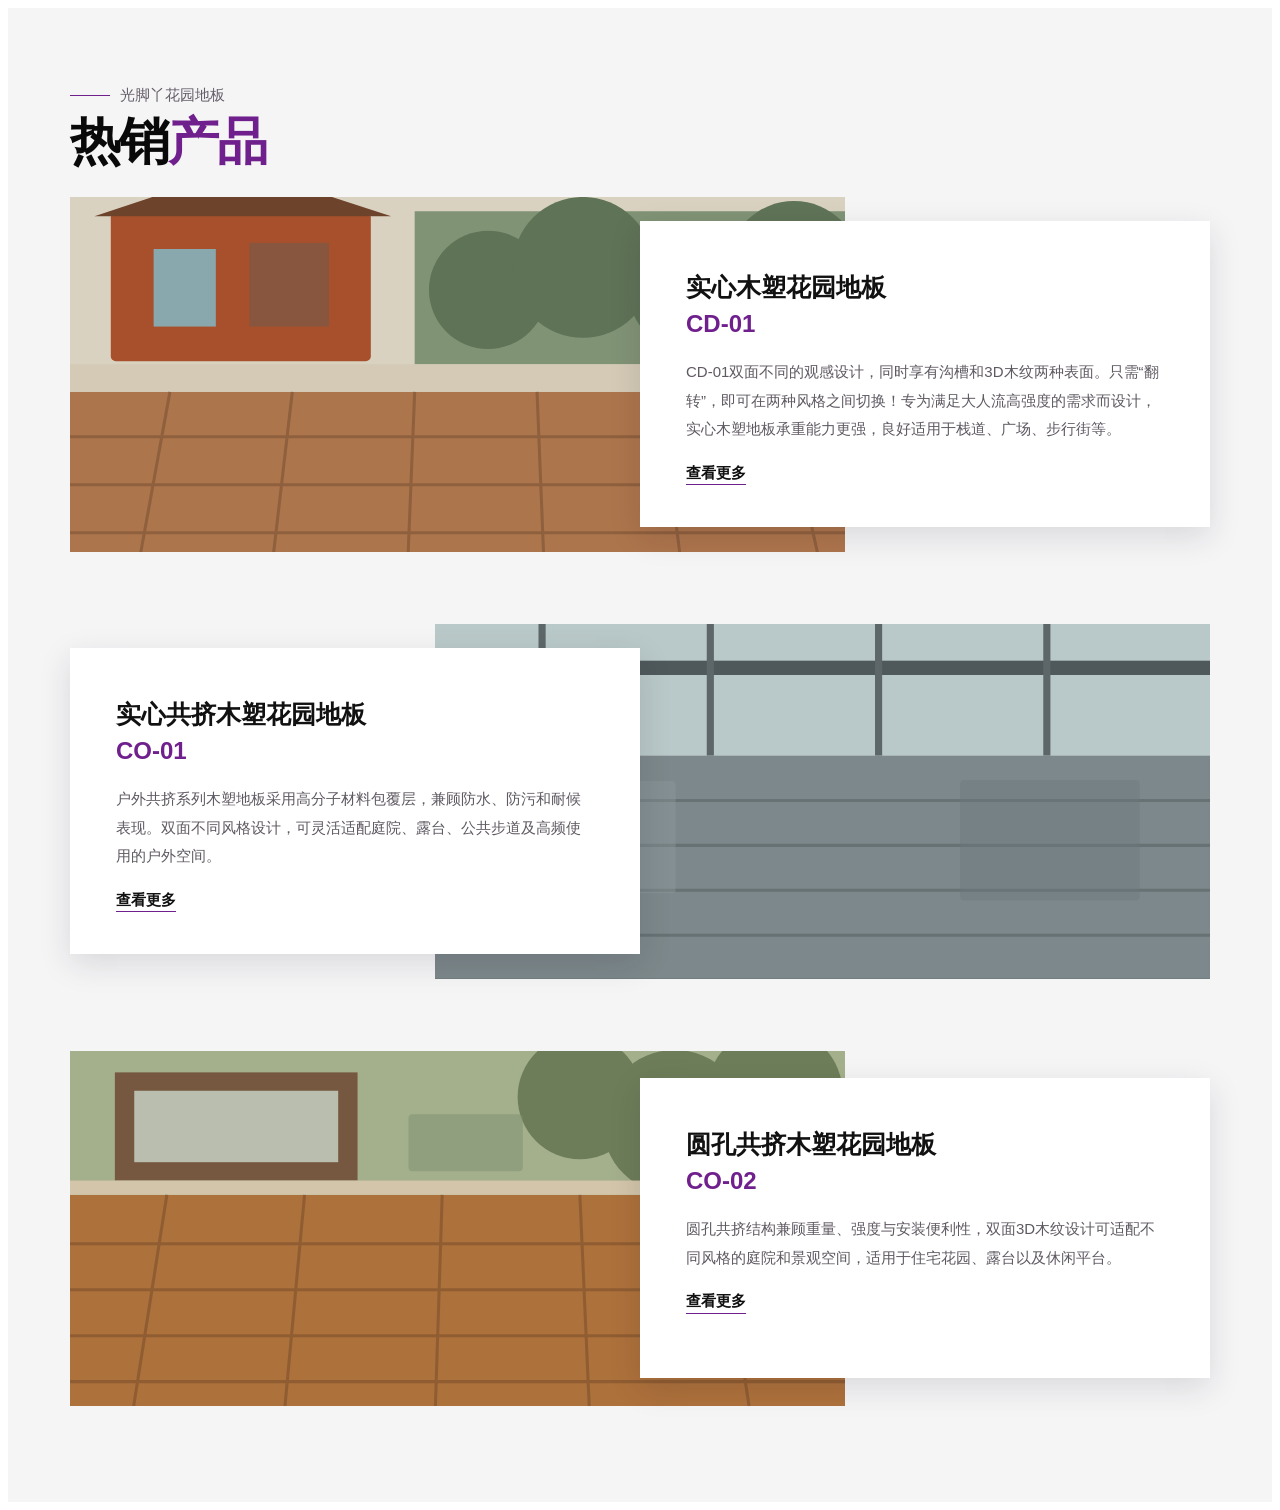
==== section02-featured-products/index.html @ f5e52367 "feat: 完成 11 个企业网站响应式 Section 组件 - 完成 11 个独立响应式 Section 布局案例 - 统一使用 section01 ~ section11 作为组件作用域 - 基" ====
<!doctype html>
<html lang="zh-CN">
<head>
  <meta charset="utf-8">
  <meta name="viewport" content="width=device-width, initial-scale=1">
  <title>Section 02 - 热销产品</title>
  <link rel="stylesheet" href="css/style.css">
</head>
<body>

<section id="section02" aria-labelledby="section02-title">
  <div class="inner">
    <header class="head">
      <p class="eyebrow">光脚丫花园地板</p>
      <h1 class="title" id="section02-title">热销<span>产品</span></h1>
    </header>

    <div class="list">
      <article class="item">
        <figure class="media">
          <img src="images/product-01.svg" alt="实心木塑花园地板应用场景">
        </figure>

        <div class="caption">
          <h2>实心木塑花园地板<br><span>CD-01</span></h2>
          <p>CD-01双面不同的观感设计，同时享有沟槽和3D木纹两种表面。只需“翻转”，即可在两种风格之间切换！专为满足大人流高强度的需求而设计，实心木塑地板承重能力更强，良好适用于栈道、广场、步行街等。</p>
          <a class="more" href="#">查看更多</a>
        </div>
      </article>

      <article class="item reverse">
        <figure class="media">
          <img src="images/product-02.svg" alt="实心共挤木塑花园地板应用场景">
        </figure>

        <div class="caption">
          <h2>实心共挤木塑花园地板<br><span>CO-01</span></h2>
          <p>户外共挤系列木塑地板采用高分子材料包覆层，兼顾防水、防污和耐候表现。双面不同风格设计，可灵活适配庭院、露台、公共步道及高频使用的户外空间。</p>
          <a class="more" href="#">查看更多</a>
        </div>
      </article>

      <article class="item">
        <figure class="media">
          <img src="images/product-03.svg" alt="圆孔共挤木塑花园地板应用场景">
        </figure>

        <div class="caption">
          <h2>圆孔共挤木塑花园地板<br><span>CO-02</span></h2>
          <p>圆孔共挤结构兼顾重量、强度与安装便利性，双面3D木纹设计可适配不同风格的庭院和景观空间，适用于住宅花园、露台以及休闲平台。</p>
          <a class="more" href="#">查看更多</a>
        </div>
      </article>
    </div>
  </div>
</section>

</body>
</html>
---- section02-featured-products/css/style.css ----
#section02,
#section02 * {
  box-sizing: border-box;
}

#section02 {
  --primary: #70208d;
  --text: #111;
  --muted: #5f5962;
  --surface: #fff;
  --bg: #f5f5f6;
  --shadow: 0 10px 30px rgba(32, 22, 37, .13);
  padding: 76px 0 96px;
  overflow: hidden;
  background: var(--bg);
  color: var(--text);
  font-family: "Microsoft YaHei", "PingFang SC", Arial, sans-serif;
}

#section02 .inner {
  width: min(calc(100% - 40px), 1140px);
  margin-inline: auto;
}

#section02 .head {
  margin-bottom: 28px;
}

#section02 .eyebrow {
  display: flex;
  align-items: center;
  gap: 10px;
  margin: 0 0 8px;
  color: #655d68;
  font-size: 15px;
  line-height: 1.5;
}

#section02 .eyebrow::before {
  width: 40px;
  height: 1px;
  flex: 0 0 40px;
  background: var(--primary);
  content: "";
}

#section02 .title {
  margin: 0;
  color: #090909;
  font-size: clamp(38px, 4vw, 52px);
  font-weight: 800;
  line-height: 1.06;
  letter-spacing: -.04em;
}

#section02 .title span,
#section02 .caption h2 span {
  color: var(--primary);
}

#section02 .list {
  display: grid;
  gap: 72px;
}

#section02 .item {
  position: relative;
  min-height: 355px;
}

#section02 .media {
  width: 68%;
  margin: 0;
}

#section02 .media img {
  display: block;
  width: 100%;
  height: 355px;
  object-fit: cover;
}

#section02 .caption {
  position: absolute;
  z-index: 2;
  top: 50%;
  right: 0;
  width: 50%;
  min-height: 300px;
  padding: 50px 46px 42px;
  background: var(--surface);
  box-shadow: var(--shadow);
  transform: translateY(-50%);
}

#section02 .caption h2 {
  margin: 0 0 18px;
  font-size: 25px;
  font-weight: 800;
  line-height: 1.34;
}

#section02 .caption h2 span {
  display: inline-block;
  margin-top: 3px;
  font-size: 24px;
}

#section02 .caption p {
  margin: 0 0 18px;
  color: var(--muted);
  font-size: 15px;
  line-height: 1.9;
}

#section02 .more {
  display: inline-block;
  color: #111;
  font-size: 15px;
  font-weight: 700;
  line-height: 1.5;
  text-decoration: none;
  border-bottom: 1px solid var(--primary);
  transition: color .2s ease;
}

#section02 .more:hover {
  color: var(--primary);
}

#section02 .more:focus-visible {
  outline: 2px solid var(--primary);
  outline-offset: 4px;
}

#section02 .item.reverse .media {
  margin-left: auto;
}

#section02 .item.reverse .caption {
  right: auto;
  left: 0;
}

@media (max-width: 991px) {
  #section02 {
    padding-top: 64px;
  }

  #section02 .list {
    gap: 64px;
  }

  #section02 .item {
    min-height: 320px;
  }

  #section02 .media img {
    height: 320px;
  }

  #section02 .caption {
    width: 54%;
    min-height: 275px;
    padding: 38px 34px 32px;
  }

  #section02 .caption h2 {
    font-size: 22px;
  }

  #section02 .caption h2 span {
    font-size: 22px;
  }

  #section02 .caption p {
    line-height: 1.75;
  }
}

@media (max-width: 767px) {
  #section02 {
    padding: 48px 0 58px;
  }

  #section02 .inner {
    width: min(calc(100% - 32px), 1140px);
  }

  #section02 .head {
    margin-bottom: 28px;
  }

  #section02 .eyebrow {
    font-size: 13px;
  }

  #section02 .eyebrow::before {
    width: 30px;
    flex-basis: 30px;
  }

  #section02 .title {
    font-size: clamp(34px, 11vw, 44px);
  }

  #section02 .list {
    gap: 48px;
  }

  #section02 .item,
  #section02 .item.reverse {
    min-height: 0;
  }

  #section02 .media,
  #section02 .item.reverse .media {
    width: 100%;
    margin: 0;
  }

  #section02 .media img {
    height: 270px;
  }

  #section02 .caption,
  #section02 .item.reverse .caption {
    position: relative;
    top: auto;
    right: auto;
    left: auto;
    transform: none;
    width: calc(100% - 18px);
    min-height: 0;
    margin: -28px 0 0 auto;
    padding: 30px 24px 28px;
  }

  #section02 .item.reverse .caption {
    margin-right: auto;
    margin-left: 0;
  }

  #section02 .caption h2 {
    margin-bottom: 14px;
    font-size: 21px;
  }

  #section02 .caption h2 span {
    font-size: 21px;
  }

  #section02 .caption p {
    margin-bottom: 16px;
    font-size: 14px;
    line-height: 1.75;
  }
}

@media (max-width: 380px) {
  #section02 .media img {
    height: 240px;
  }

  #section02 .caption,
  #section02 .item.reverse .caption {
    width: 100%;
    margin-top: 0;
    padding: 26px 20px 24px;
  }
}
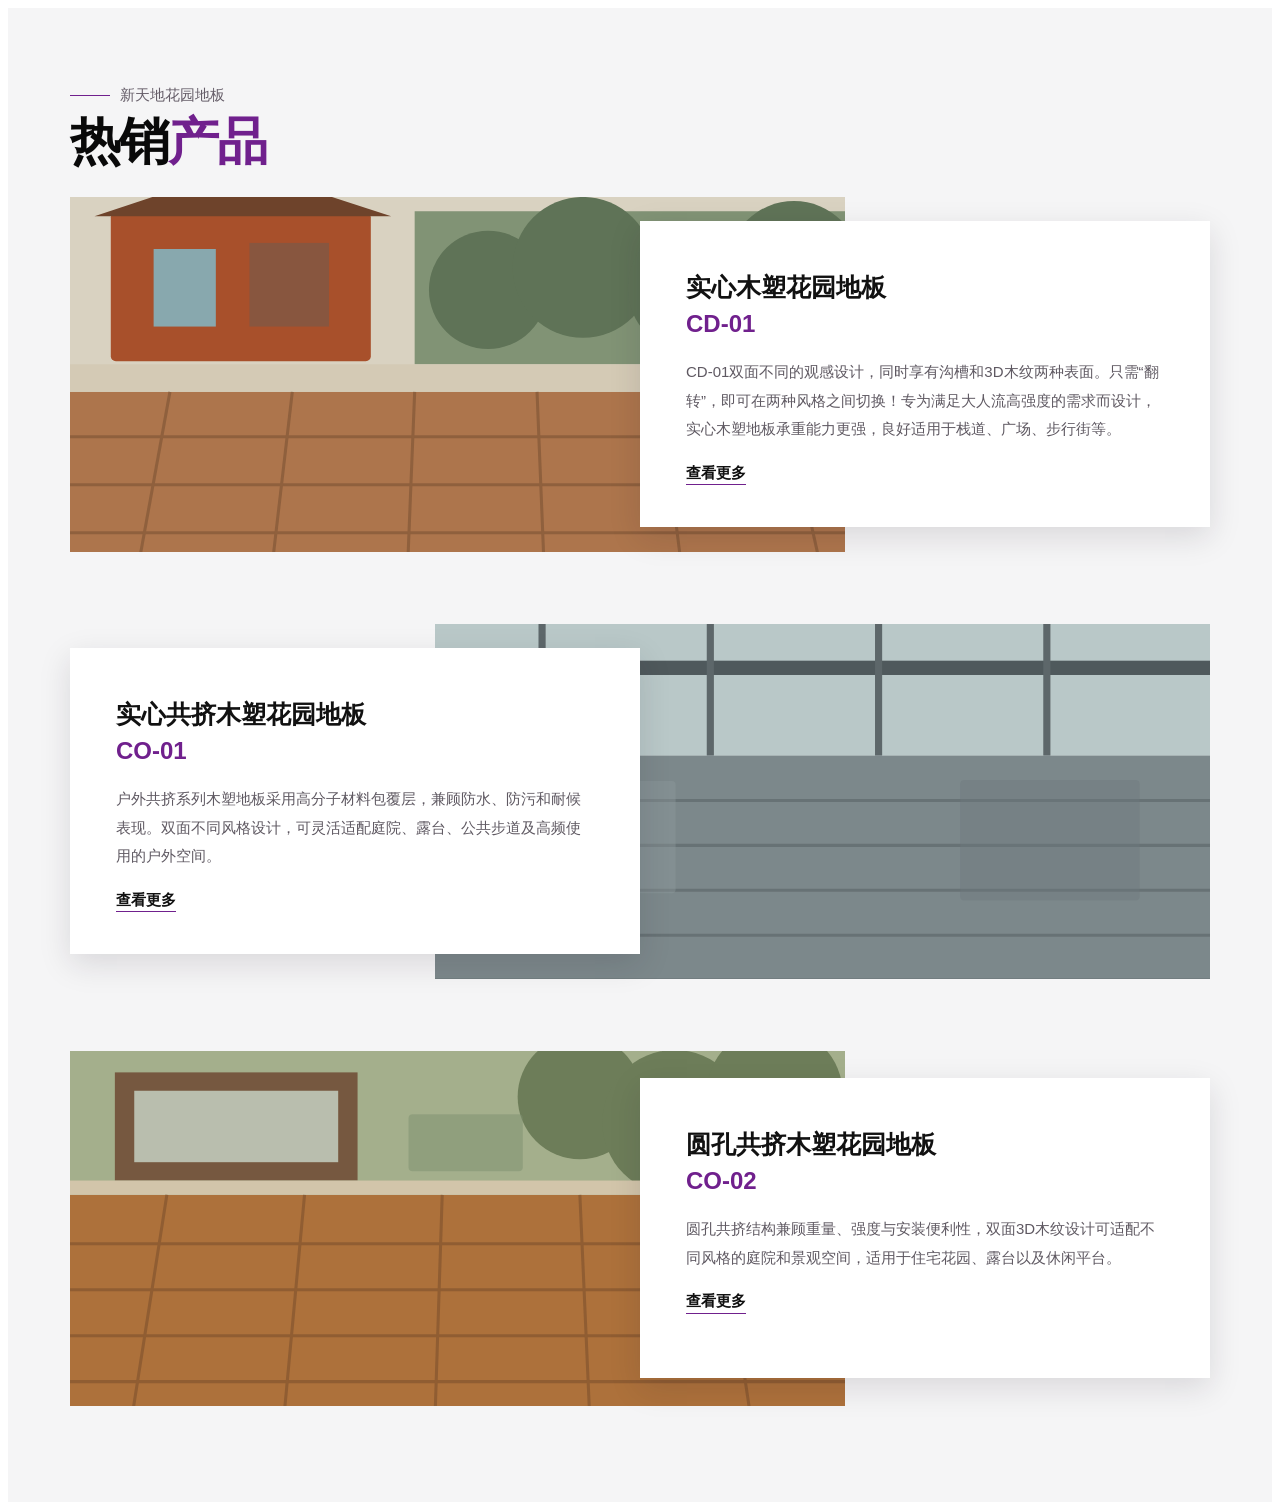
==== commit 10a81c69: "更新文档信息" ====
--- a/section02-featured-products/index.html
+++ b/section02-featured-products/index.html
@@ -11,7 +11,7 @@
 <section id="section02" aria-labelledby="section02-title">
   <div class="inner">
     <header class="head">
-      <p class="eyebrow">光脚丫花园地板</p>
+      <p class="eyebrow">新天地花园地板</p>
       <h1 class="title" id="section02-title">热销<span>产品</span></h1>
     </header>
 
